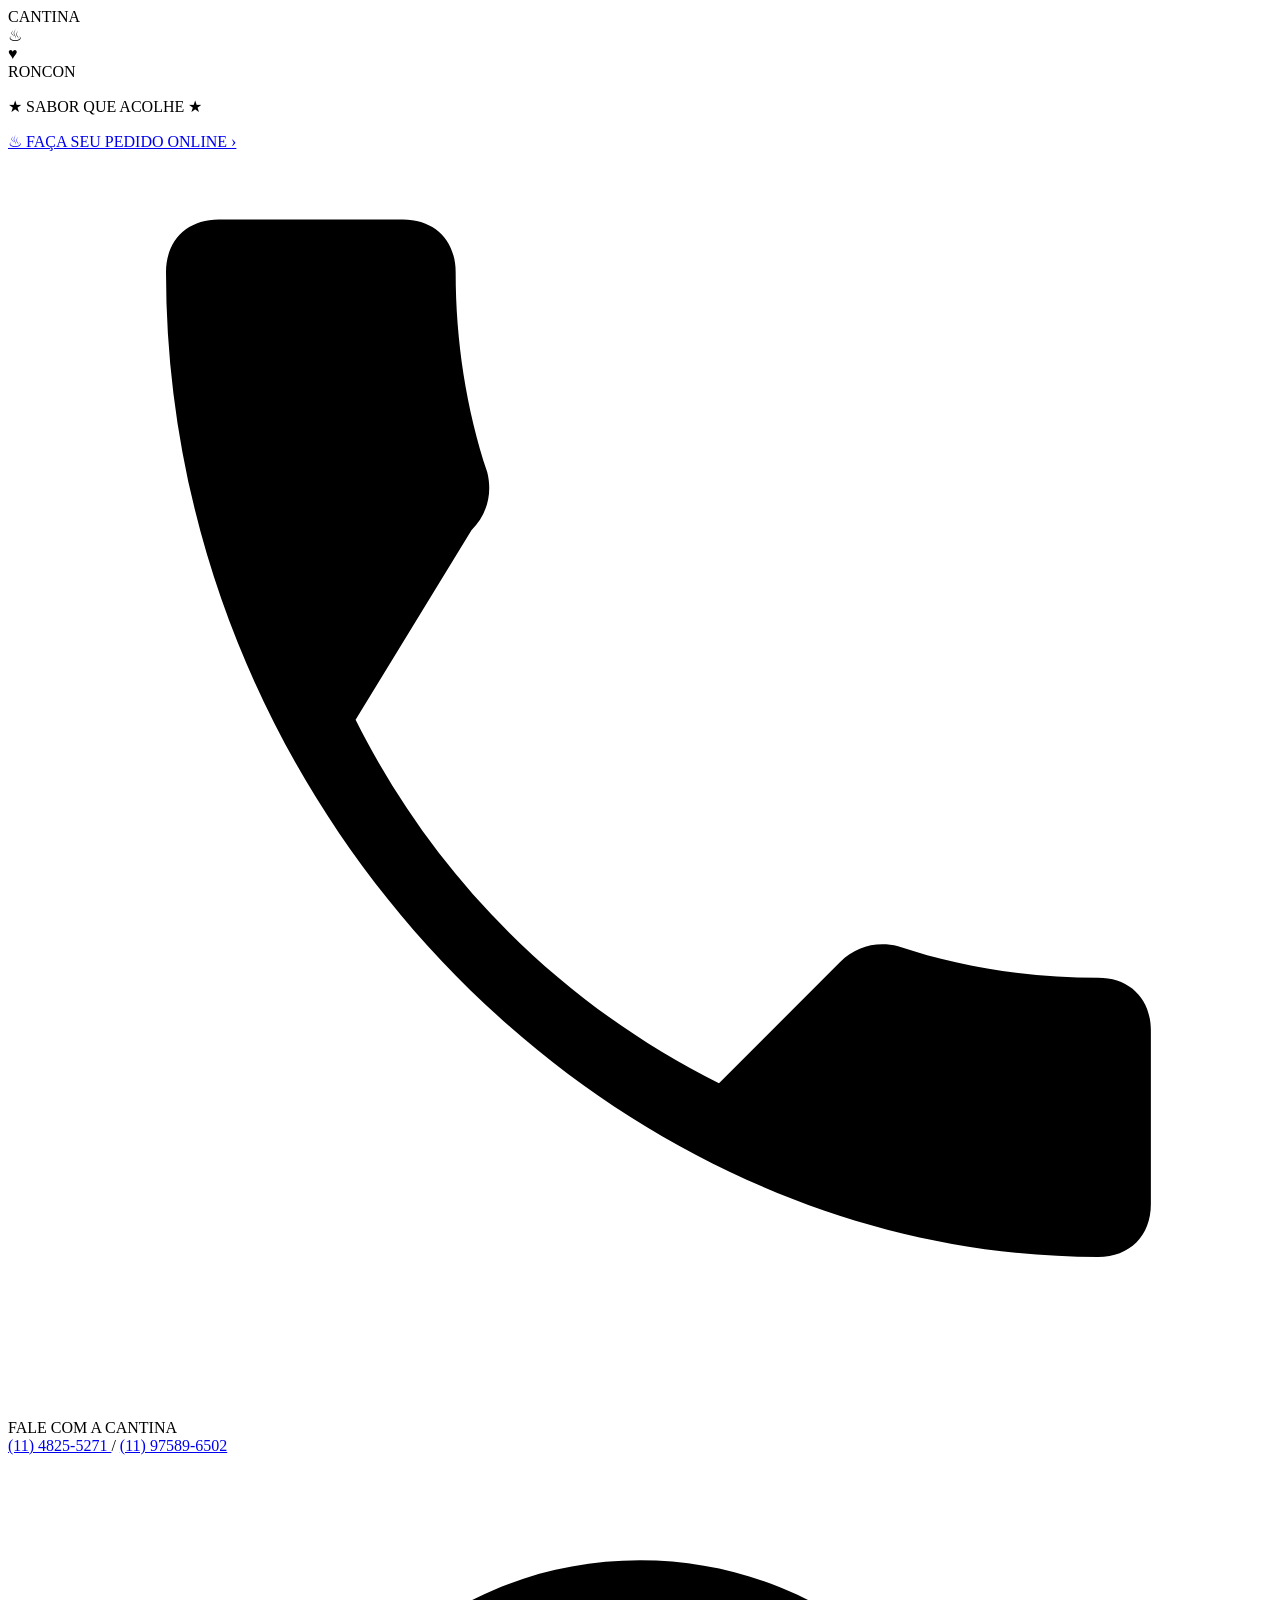
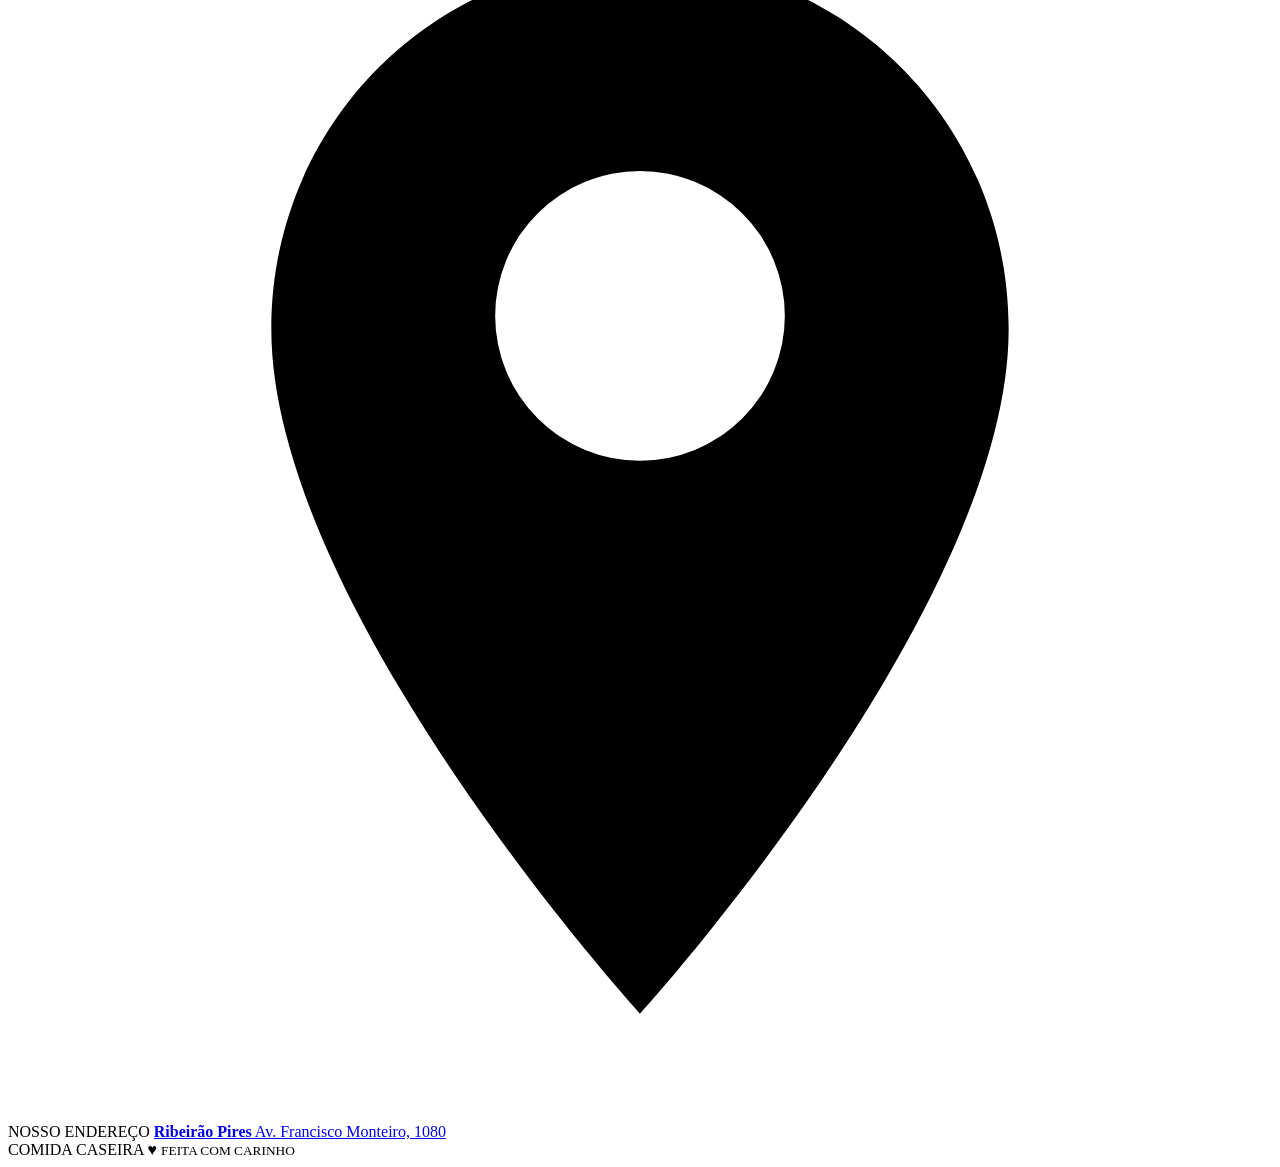
==== Index.html @ dd50a801 "index.html" ====
<!DOCTYPE html>
<html lang="pt-BR">
<head>
  <meta charset="UTF-8">

  <meta
    name="viewport"
    content="width=device-width, initial-scale=1.0"
  >

  <meta
    name="description"
    content="Faça seu pedido online na Cantina Roncon."
  >

  <title>Cantina Roncon | Pedidos Online</title>

  <link rel="stylesheet" href="style.css">
</head>

<body>

  <main class="pagina-inicial">

    <div class="decoracao decoracao-superior-esquerda"></div>
    <div class="decoracao decoracao-superior-direita"></div>

    <section class="conteudo">

      <!-- LOGO -->
      <header class="cabecalho">

        <div class="logo-cantina" aria-label="Cantina Roncon">

          <div class="logo-circulo">

            <span class="logo-nome logo-nome-superior">
              CANTINA
            </span>

            <div class="logo-centro">
              <span class="vapor">♨</span>

              <div class="panela">
                <span class="coracao">♥</span>
              </div>
            </div>

            <span class="logo-nome logo-nome-inferior">
              RONCON
            </span>

          </div>

        </div>

        <p class="slogan">
          <span>★</span>
          SABOR QUE ACOLHE
          <span>★</span>
        </p>

      </header>

      <!-- BOTÃO PRINCIPAL -->
      <section class="area-pedido">

        <a
          href="cardapio.html"
          class="botao-pedido"
          aria-label="Acessar o cardápio e fazer pedido online"
        >
          <span class="icone-prato">♨</span>

          <span class="texto-botao">
            FAÇA SEU PEDIDO ONLINE
          </span>

          <span class="seta-botao">›</span>
        </a>

      </section>

      <!-- CONTATOS -->
      <section class="informacoes">

        <div class="informacao-item">

          <div class="icone-informacao">
            <svg
              viewBox="0 0 24 24"
              aria-hidden="true"
            >
              <path
                d="M6.6 10.8c1.5 3 3.9 5.4 6.9 6.9l2.3-2.3c.3-.3.7-.4 1.1-.3
                1.2.4 2.5.6 3.8.6.6 0 1 .4 1 1V20c0 .6-.4 1-1 1
                C11.4 21 3 12.6 3 2.3c0-.6.4-1 1-1h3.5c.6 0 1 .4 1 1
                0 1.3.2 2.6.6 3.8.1.4 0 .8-.3 1.1L6.6 10.8z"
              />
            </svg>
          </div>

          <div class="informacao-texto">

            <span class="rotulo">
              FALE COM A CANTINA
            </span>

            <div class="telefones">
              <a href="tel:+551148255271">
                (11) 4825-5271
              </a>

              <span>/</span>

              <a href="tel:+5511975896502">
                (11) 97589-6502
              </a>
            </div>

          </div>

        </div>

        <div class="linha-divisoria"></div>

        <div class="informacao-item">

          <div class="icone-informacao">
            <svg
              viewBox="0 0 24 24"
              aria-hidden="true"
            >
              <path
                d="M12 2C8.1 2 5 5.1 5 9c0 5.3 7 13 7 13s7-7.7
                7-13c0-3.9-3.1-7-7-7zm0 9.5A2.5 2.5 0 1 1
                12 6a2.5 2.5 0 0 1 0 5.5z"
              />
            </svg>
          </div>

          <div class="informacao-texto">

            <span class="rotulo">
              NOSSO ENDEREÇO
            </span>

            <a
              class="endereco"
              href="https://www.google.com/maps/search/?api=1&query=Av.+Francisco+Monteiro,+1080,+Ribeirão+Pires,+SP"
              target="_blank"
              rel="noopener noreferrer"
            >
              <strong>Ribeirão Pires</strong>
              <span>Av. Francisco Monteiro, 1080</span>
            </a>

          </div>

        </div>

      </section>

    </section>

    <!-- RODAPÉ -->
    <footer class="rodape">

      <div class="selo">
        <span>COMIDA CASEIRA</span>
        <strong>♥</strong>
        <small>FEITA COM CARINHO</small>
      </div>

    </footer>

  </main>

  <script src="script.js"></script>

</body>
</html>
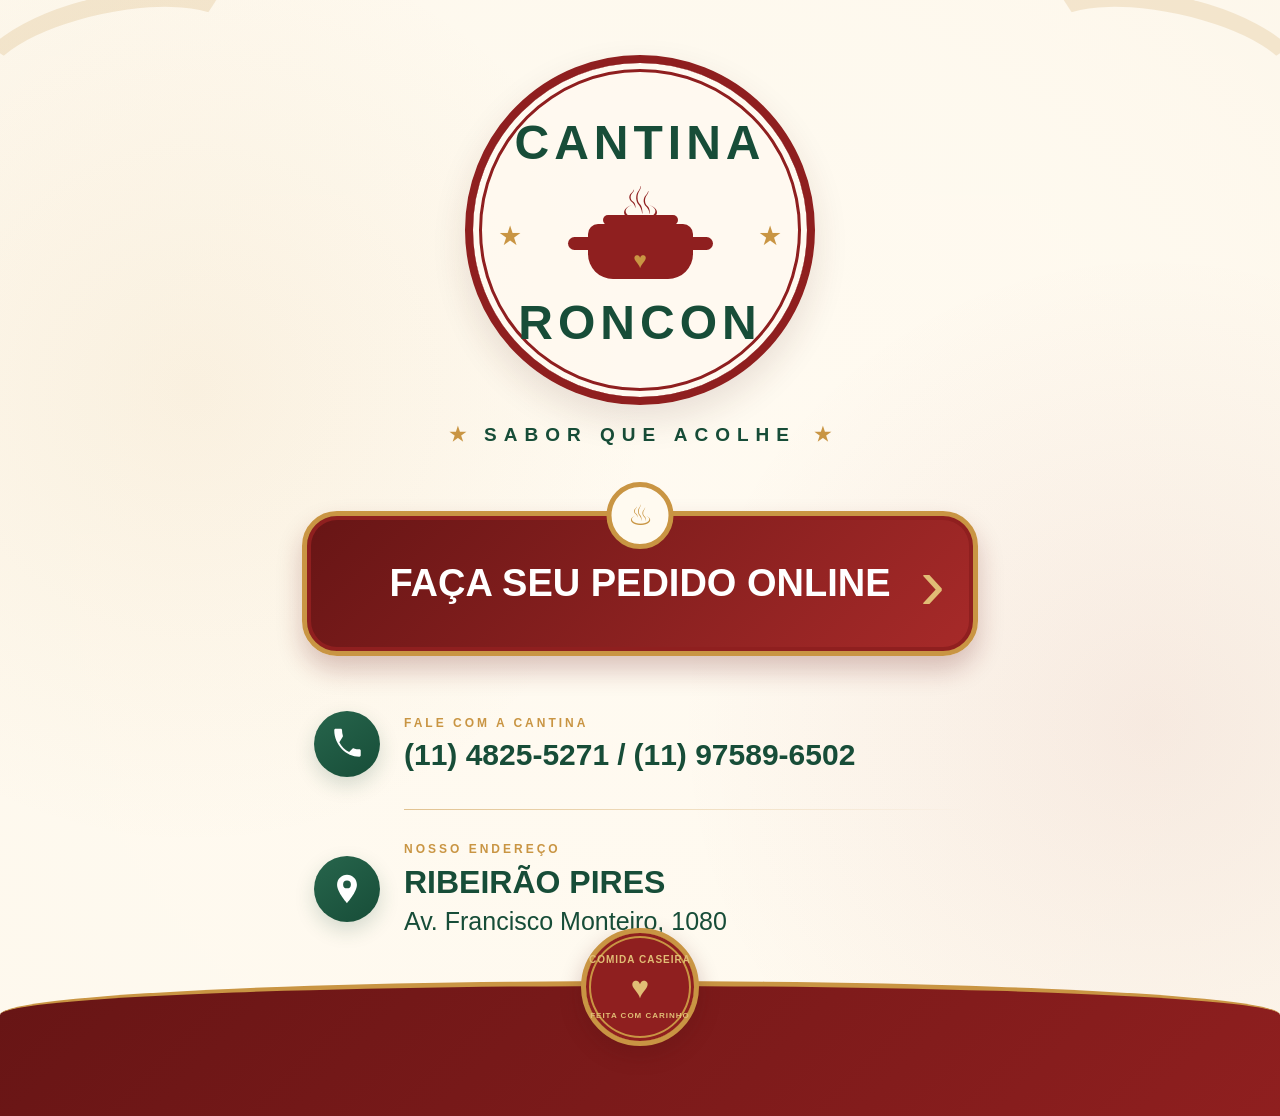
==== commit fa925aee: "index.html" ====
--- a/Index.html
+++ b/Index.html
@@ -81,6 +81,7 @@
 
       </section>
 
+      
       <!-- CONTATOS -->
       <section class="informacoes">
 
@@ -179,4 +180,4 @@
   <script src="script.js"></script>
 
 </body>
-</html>+</html>
--- a/style.css
+++ b/style.css
@@ -0,0 +1,700 @@
+/* =========================================================
+   CONFIGURAÇÕES GERAIS
+========================================================= */
+
+:root {
+  --vermelho: #8f1f1f;
+  --vermelho-escuro: #671515;
+  --vermelho-claro: #a72a29;
+
+  --verde: #174d38;
+  --verde-claro: #27654c;
+
+  --dourado: #c99543;
+  --dourado-claro: #e1bd75;
+
+  --creme: #f8f0df;
+  --creme-claro: #fffaf0;
+
+  --texto: #183f30;
+  --branco: #ffffff;
+}
+
+* {
+  margin: 0;
+  padding: 0;
+  box-sizing: border-box;
+}
+
+html {
+  scroll-behavior: smooth;
+}
+
+body {
+  min-height: 100vh;
+  font-family: Arial, Helvetica, sans-serif;
+  background: var(--creme);
+  color: var(--texto);
+}
+
+a {
+  color: inherit;
+  text-decoration: none;
+}
+
+/* =========================================================
+   PÁGINA
+========================================================= */
+
+.pagina-inicial {
+  position: relative;
+  min-height: 100vh;
+  overflow: hidden;
+
+  display: flex;
+  flex-direction: column;
+
+  background:
+    linear-gradient(
+      rgba(255, 250, 240, 0.91),
+      rgba(255, 250, 240, 0.95)
+    ),
+    radial-gradient(
+      circle at center,
+      #ffffff 0%,
+      var(--creme) 65%,
+      #eadabf 100%
+    );
+}
+
+.pagina-inicial::before {
+  content: "";
+  position: absolute;
+  inset: 0;
+
+  background:
+    radial-gradient(
+      circle at 15% 35%,
+      rgba(201, 149, 67, 0.09),
+      transparent 35%
+    ),
+    radial-gradient(
+      circle at 90% 65%,
+      rgba(143, 31, 31, 0.07),
+      transparent 35%
+    );
+
+  pointer-events: none;
+}
+
+/* =========================================================
+   DECORAÇÕES SUPERIORES
+========================================================= */
+
+.decoracao {
+  position: absolute;
+  top: -55px;
+  width: 310px;
+  height: 190px;
+  opacity: 0.18;
+  pointer-events: none;
+}
+
+.decoracao::before,
+.decoracao::after {
+  content: "";
+  position: absolute;
+  width: 250px;
+  height: 90px;
+
+  border: 17px solid var(--dourado);
+  border-left-color: transparent;
+  border-right-color: transparent;
+  border-bottom-color: transparent;
+
+  border-radius: 50%;
+}
+
+.decoracao::after {
+  top: 55px;
+  left: 30px;
+}
+
+.decoracao-superior-esquerda {
+  left: -65px;
+  transform: rotate(-12deg);
+}
+
+.decoracao-superior-direita {
+  right: -65px;
+  transform: scaleX(-1) rotate(-12deg);
+}
+
+/* =========================================================
+   CONTEÚDO PRINCIPAL
+========================================================= */
+
+.conteudo {
+  position: relative;
+  z-index: 2;
+
+  width: min(100%, 720px);
+  margin: 0 auto;
+  padding: 55px 22px 180px;
+}
+
+/* =========================================================
+   CABEÇALHO E LOGO
+========================================================= */
+
+.cabecalho {
+  display: flex;
+  flex-direction: column;
+  align-items: center;
+}
+
+.logo-cantina {
+  width: clamp(230px, 62vw, 350px);
+  aspect-ratio: 1 / 1;
+
+  display: flex;
+  align-items: center;
+  justify-content: center;
+}
+
+.logo-circulo {
+  position: relative;
+
+  width: 100%;
+  height: 100%;
+
+  border: 8px solid var(--vermelho);
+  border-radius: 50%;
+
+  display: flex;
+  flex-direction: column;
+  align-items: center;
+  justify-content: center;
+
+  background: rgba(255, 250, 240, 0.86);
+
+  box-shadow:
+    0 15px 35px rgba(73, 35, 22, 0.12),
+    inset 0 0 0 6px var(--creme-claro),
+    inset 0 0 0 9px var(--vermelho);
+}
+
+.logo-circulo::before,
+.logo-circulo::after {
+  content: "★";
+  position: absolute;
+  top: 47%;
+
+  color: var(--dourado);
+  font-size: 27px;
+}
+
+.logo-circulo::before {
+  left: 25px;
+}
+
+.logo-circulo::after {
+  right: 25px;
+}
+
+.logo-nome {
+  position: absolute;
+
+  color: var(--verde);
+  font-size: clamp(31px, 8vw, 48px);
+  font-weight: 800;
+  letter-spacing: 5px;
+}
+
+.logo-nome-superior {
+  top: 52px;
+}
+
+.logo-nome-inferior {
+  bottom: 47px;
+}
+
+.logo-centro {
+  display: flex;
+  flex-direction: column;
+  align-items: center;
+}
+
+.vapor {
+  margin-bottom: -5px;
+
+  color: var(--vermelho);
+  font-size: 48px;
+  line-height: 1;
+}
+
+.panela {
+  position: relative;
+
+  width: 105px;
+  height: 55px;
+
+  border-radius: 10px 10px 25px 25px;
+  background: var(--vermelho);
+}
+
+.panela::before {
+  content: "";
+  position: absolute;
+  top: -9px;
+  left: 15px;
+
+  width: 75px;
+  height: 10px;
+
+  border-radius: 20px;
+  background: var(--vermelho);
+}
+
+.panela::after {
+  content: "";
+  position: absolute;
+  top: 13px;
+  left: -20px;
+
+  width: 145px;
+  height: 13px;
+
+  border-radius: 20px;
+  background: var(--vermelho);
+}
+
+.coracao {
+  position: absolute;
+  z-index: 2;
+  left: 50%;
+  top: 23px;
+
+  transform: translateX(-50%);
+
+  color: var(--dourado);
+  font-size: 23px;
+}
+
+.slogan {
+  margin-top: 18px;
+
+  display: flex;
+  align-items: center;
+  gap: 18px;
+
+  color: var(--verde);
+  font-size: clamp(14px, 4vw, 19px);
+  font-weight: 700;
+  letter-spacing: 7px;
+  text-align: center;
+}
+
+.slogan span {
+  color: var(--dourado);
+  letter-spacing: 0;
+}
+
+/* =========================================================
+   BOTÃO DE PEDIDO
+========================================================= */
+
+.area-pedido {
+  margin-top: 65px;
+}
+
+.botao-pedido {
+  position: relative;
+
+  min-height: 145px;
+  padding: 30px 75px;
+
+  display: flex;
+  align-items: center;
+  justify-content: center;
+
+  border: 5px solid var(--dourado);
+  border-radius: 35px;
+
+  background:
+    linear-gradient(
+      135deg,
+      var(--vermelho-escuro),
+      var(--vermelho-claro)
+    );
+
+  color: var(--branco);
+
+  box-shadow:
+    0 14px 26px rgba(103, 21, 21, 0.24),
+    inset 0 0 0 4px var(--vermelho);
+
+  transition:
+    transform 0.25s ease,
+    box-shadow 0.25s ease,
+    filter 0.25s ease;
+}
+
+.botao-pedido:hover {
+  transform: translateY(-4px);
+
+  box-shadow:
+    0 19px 35px rgba(103, 21, 21, 0.32),
+    inset 0 0 0 4px var(--vermelho);
+
+  filter: brightness(1.05);
+}
+
+.botao-pedido:active {
+  transform: scale(0.98);
+}
+
+.texto-botao {
+  font-size: clamp(22px, 5.7vw, 38px);
+  font-weight: 800;
+  text-align: center;
+  line-height: 1.15;
+}
+
+.icone-prato {
+  position: absolute;
+  top: -34px;
+  left: 50%;
+
+  width: 67px;
+  height: 67px;
+
+  transform: translateX(-50%);
+
+  display: flex;
+  align-items: center;
+  justify-content: center;
+
+  border: 5px solid var(--dourado);
+  border-radius: 50%;
+
+  background: var(--creme-claro);
+  color: var(--dourado);
+
+  font-size: 28px;
+}
+
+.seta-botao {
+  position: absolute;
+  right: 28px;
+
+  color: var(--dourado-claro);
+  font-size: 75px;
+  font-weight: 300;
+  line-height: 1;
+}
+
+/* =========================================================
+   INFORMAÇÕES
+========================================================= */
+
+.informacoes {
+  margin-top: 55px;
+  padding: 0 12px;
+}
+
+.informacao-item {
+  display: flex;
+  align-items: center;
+  gap: 24px;
+}
+
+.icone-informacao {
+  flex: 0 0 66px;
+
+  width: 66px;
+  height: 66px;
+
+  display: flex;
+  align-items: center;
+  justify-content: center;
+
+  border-radius: 50%;
+
+  background:
+    linear-gradient(
+      145deg,
+      var(--verde-claro),
+      var(--verde)
+    );
+
+  box-shadow: 0 8px 20px rgba(23, 77, 56, 0.18);
+}
+
+.icone-informacao svg {
+  width: 34px;
+  height: 34px;
+  fill: var(--branco);
+}
+
+.informacao-texto {
+  display: flex;
+  flex-direction: column;
+  gap: 8px;
+}
+
+.rotulo {
+  color: var(--dourado);
+  font-size: 12px;
+  font-weight: 800;
+  letter-spacing: 3px;
+}
+
+.telefones {
+  display: flex;
+  flex-wrap: wrap;
+  gap: 8px;
+
+  color: var(--verde);
+  font-size: clamp(19px, 4.9vw, 30px);
+  font-weight: 800;
+}
+
+.telefones a,
+.endereco {
+  transition: color 0.2s ease;
+}
+
+.telefones a:hover,
+.endereco:hover {
+  color: var(--vermelho);
+}
+
+.endereco {
+  display: flex;
+  flex-direction: column;
+  gap: 6px;
+
+  color: var(--verde);
+}
+
+.endereco strong {
+  font-size: clamp(24px, 5vw, 32px);
+  text-transform: uppercase;
+}
+
+.endereco span {
+  font-size: clamp(18px, 4.3vw, 25px);
+}
+
+.linha-divisoria {
+  width: calc(100% - 90px);
+  height: 1px;
+
+  margin: 32px 0 32px 90px;
+
+  background:
+    linear-gradient(
+      to right,
+      var(--dourado),
+      transparent
+    );
+
+  opacity: 0.55;
+}
+
+/* =========================================================
+   RODAPÉ
+========================================================= */
+
+.rodape {
+  position: absolute;
+  z-index: 3;
+  left: 0;
+  bottom: 0;
+
+  width: 100%;
+  height: 135px;
+
+  display: flex;
+  justify-content: center;
+
+  border-top: 5px solid var(--dourado);
+
+  background:
+    linear-gradient(
+      135deg,
+      var(--vermelho-escuro),
+      var(--vermelho)
+    );
+
+  border-radius: 50% 50% 0 0 / 25% 25% 0 0;
+}
+
+.selo {
+  position: absolute;
+  top: -58px;
+
+  width: 118px;
+  height: 118px;
+
+  border: 5px solid var(--dourado);
+  border-radius: 50%;
+
+  display: flex;
+  flex-direction: column;
+  align-items: center;
+  justify-content: center;
+
+  background: var(--vermelho);
+  color: var(--dourado-claro);
+  text-align: center;
+
+  box-shadow:
+    0 8px 22px rgba(78, 17, 17, 0.24),
+    inset 0 0 0 3px var(--vermelho),
+    inset 0 0 0 5px var(--dourado);
+}
+
+.selo span {
+  font-size: 10px;
+  font-weight: 700;
+  letter-spacing: 1px;
+}
+
+.selo strong {
+  margin: 5px 0;
+  font-size: 31px;
+}
+
+.selo small {
+  font-size: 8px;
+  font-weight: 700;
+  letter-spacing: 1px;
+}
+
+/* =========================================================
+   RESPONSIVIDADE
+========================================================= */
+
+@media (max-width: 600px) {
+
+  .conteudo {
+    padding:
+      45px
+      18px
+      175px;
+  }
+
+  .logo-circulo {
+    border-width: 6px;
+  }
+
+  .logo-nome-superior {
+    top: 42px;
+  }
+
+  .logo-nome-inferior {
+    bottom: 38px;
+  }
+
+  .logo-circulo::before {
+    left: 18px;
+  }
+
+  .logo-circulo::after {
+    right: 18px;
+  }
+
+  .slogan {
+    gap: 8px;
+    letter-spacing: 4px;
+  }
+
+  .area-pedido {
+    margin-top: 58px;
+  }
+
+  .botao-pedido {
+    min-height: 125px;
+    padding:
+      25px
+      55px
+      25px
+      28px;
+
+    border-radius: 27px;
+  }
+
+  .seta-botao {
+    right: 17px;
+    font-size: 58px;
+  }
+
+  .informacoes {
+    margin-top: 45px;
+    padding: 0;
+  }
+
+  .informacao-item {
+    align-items: flex-start;
+    gap: 16px;
+  }
+
+  .icone-informacao {
+    flex-basis: 55px;
+
+    width: 55px;
+    height: 55px;
+  }
+
+  .icone-informacao svg {
+    width: 29px;
+    height: 29px;
+  }
+
+  .linha-divisoria {
+    width: calc(100% - 71px);
+    margin-left: 71px;
+  }
+
+  .telefones {
+    gap: 5px;
+  }
+
+}
+
+@media (max-width: 390px) {
+
+  .logo-circulo::before,
+  .logo-circulo::after {
+    font-size: 21px;
+  }
+
+  .logo-circulo::before {
+    left: 14px;
+  }
+
+  .logo-circulo::after {
+    right: 14px;
+  }
+
+  .panela {
+    transform: scale(0.85);
+  }
+
+  .slogan {
+    font-size: 12px;
+    letter-spacing: 3px;
+  }
+
+  .botao-pedido {
+    padding-left: 20px;
+    padding-right: 48px;
+  }
+
+  .informacao-item {
+    gap: 13px;
+  }
+
+}
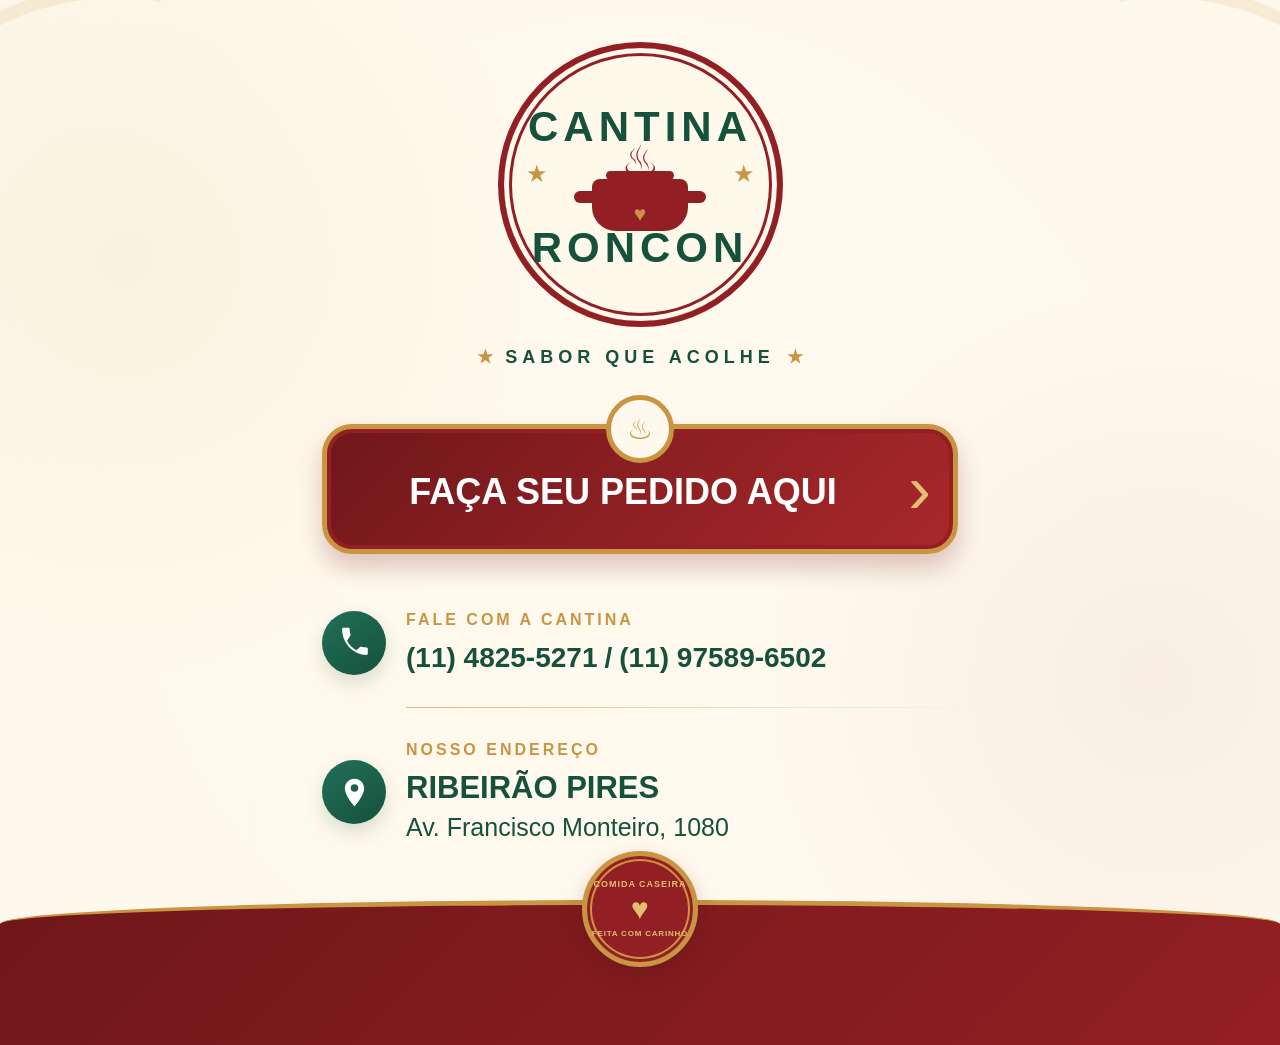
==== commit d279f267: "index.html" ====
--- a/Index.html
+++ b/Index.html
@@ -73,7 +73,7 @@
           <span class="icone-prato">♨</span>
 
           <span class="texto-botao">
-            FAÇA SEU PEDIDO ONLINE
+            FAÇA SEU PEDIDO AQUI
           </span>
 
           <span class="seta-botao">›</span>
--- a/style.css
+++ b/style.css
@@ -1,24 +1,28 @@
 /* =========================================================
-   CONFIGURAÇÕES GERAIS
+   CORES
 ========================================================= */
 
 :root {
-  --vermelho: #8f1f1f;
-  --vermelho-escuro: #671515;
-  --vermelho-claro: #a72a29;
-
-  --verde: #174d38;
-  --verde-claro: #27654c;
-
-  --dourado: #c99543;
-  --dourado-claro: #e1bd75;
-
-  --creme: #f8f0df;
-  --creme-claro: #fffaf0;
-
-  --texto: #183f30;
+  --vermelho: #921f23;
+  --vermelho-escuro: #70171a;
+  --vermelho-claro: #a9282b;
+
+  --verde: #16513c;
+  --verde-claro: #217058;
+
+  --dourado: #c99542;
+  --dourado-claro: #e4bd73;
+
+  --creme: #fff9ed;
+  --creme-escuro: #f5ead4;
+
   --branco: #ffffff;
-}
+  --texto: #16513c;
+}
+
+/* =========================================================
+   RESET
+========================================================= */
 
 * {
   margin: 0;
@@ -32,6 +36,8 @@
 
 body {
   min-height: 100vh;
+  overflow-x: hidden;
+
   font-family: Arial, Helvetica, sans-serif;
   background: var(--creme);
   color: var(--texto);
@@ -43,45 +49,49 @@
 }
 
 /* =========================================================
-   PÁGINA
+   PÁGINA PRINCIPAL
 ========================================================= */
 
 .pagina-inicial {
   position: relative;
+
+  width: 100%;
   min-height: 100vh;
+
+  display: flex;
+  flex-direction: column;
+
   overflow: hidden;
-
-  display: flex;
-  flex-direction: column;
 
   background:
     linear-gradient(
-      rgba(255, 250, 240, 0.91),
-      rgba(255, 250, 240, 0.95)
+      rgba(255, 249, 237, 0.94),
+      rgba(255, 249, 237, 0.97)
     ),
     radial-gradient(
       circle at center,
       #ffffff 0%,
       var(--creme) 65%,
-      #eadabf 100%
+      var(--creme-escuro) 100%
     );
 }
 
 .pagina-inicial::before {
   content: "";
+
   position: absolute;
   inset: 0;
 
   background:
     radial-gradient(
-      circle at 15% 35%,
-      rgba(201, 149, 67, 0.09),
-      transparent 35%
+      circle at 10% 25%,
+      rgba(201, 149, 66, 0.08),
+      transparent 30%
     ),
     radial-gradient(
       circle at 90% 65%,
-      rgba(143, 31, 31, 0.07),
-      transparent 35%
+      rgba(146, 31, 35, 0.05),
+      transparent 30%
     );
 
   pointer-events: none;
@@ -93,21 +103,25 @@
 
 .decoracao {
   position: absolute;
-  top: -55px;
-  width: 310px;
-  height: 190px;
-  opacity: 0.18;
+  top: -50px;
+
+  width: 240px;
+  height: 150px;
+
+  opacity: 0.12;
   pointer-events: none;
 }
 
 .decoracao::before,
 .decoracao::after {
   content: "";
-  position: absolute;
-  width: 250px;
-  height: 90px;
-
-  border: 17px solid var(--dourado);
+
+  position: absolute;
+
+  width: 205px;
+  height: 70px;
+
+  border: 13px solid var(--dourado);
   border-left-color: transparent;
   border-right-color: transparent;
   border-bottom-color: transparent;
@@ -116,35 +130,37 @@
 }
 
 .decoracao::after {
-  top: 55px;
-  left: 30px;
+  top: 42px;
+  left: 25px;
 }
 
 .decoracao-superior-esquerda {
   left: -65px;
-  transform: rotate(-12deg);
+  transform: rotate(-10deg);
 }
 
 .decoracao-superior-direita {
   right: -65px;
-  transform: scaleX(-1) rotate(-12deg);
-}
-
-/* =========================================================
-   CONTEÚDO PRINCIPAL
+  transform: scaleX(-1) rotate(-10deg);
+}
+
+/* =========================================================
+   CONTEÚDO
 ========================================================= */
 
 .conteudo {
   position: relative;
   z-index: 2;
 
-  width: min(100%, 720px);
+  width: 100%;
+  max-width: 680px;
+
   margin: 0 auto;
-  padding: 55px 22px 180px;
-}
-
-/* =========================================================
-   CABEÇALHO E LOGO
+  padding: 42px 22px 55px;
+}
+
+/* =========================================================
+   CABEÇALHO
 ========================================================= */
 
 .cabecalho {
@@ -154,7 +170,9 @@
 }
 
 .logo-cantina {
-  width: clamp(230px, 62vw, 350px);
+  width: 285px;
+  max-width: 78vw;
+
   aspect-ratio: 1 / 1;
 
   display: flex;
@@ -168,158 +186,197 @@
   width: 100%;
   height: 100%;
 
-  border: 8px solid var(--vermelho);
+  display: flex;
+  align-items: center;
+  justify-content: center;
+
+  border: 6px solid var(--vermelho);
   border-radius: 50%;
 
-  display: flex;
-  flex-direction: column;
-  align-items: center;
-  justify-content: center;
-
-  background: rgba(255, 250, 240, 0.86);
+  background: rgba(255, 249, 237, 0.95);
 
   box-shadow:
-    0 15px 35px rgba(73, 35, 22, 0.12),
-    inset 0 0 0 6px var(--creme-claro),
-    inset 0 0 0 9px var(--vermelho);
+    inset 0 0 0 5px var(--creme),
+    inset 0 0 0 8px var(--vermelho);
+}
+
+/* =========================================================
+   TEXTO DA LOGO
+========================================================= */
+
+.logo-nome {
+  position: absolute;
+
+  width: 100%;
+
+  color: var(--verde);
+
+  font-size: clamp(30px, 8vw, 42px);
+  font-weight: 800;
+  line-height: 1;
+  letter-spacing: 5px;
+  text-align: center;
+}
+
+.logo-nome-superior {
+  top: 58px;
+}
+
+.logo-nome-inferior {
+  bottom: 52px;
 }
 
 .logo-circulo::before,
 .logo-circulo::after {
   content: "★";
-  position: absolute;
-  top: 47%;
+
+  position: absolute;
+  top: 46%;
+
+  transform: translateY(-50%);
 
   color: var(--dourado);
-  font-size: 27px;
+  font-size: 24px;
 }
 
 .logo-circulo::before {
-  left: 25px;
+  left: 22px;
 }
 
 .logo-circulo::after {
-  right: 25px;
-}
-
-.logo-nome {
-  position: absolute;
-
-  color: var(--verde);
-  font-size: clamp(31px, 8vw, 48px);
-  font-weight: 800;
-  letter-spacing: 5px;
-}
-
-.logo-nome-superior {
-  top: 52px;
-}
-
-.logo-nome-inferior {
-  bottom: 47px;
-}
+  right: 22px;
+}
+
+/* =========================================================
+   PANELA
+========================================================= */
 
 .logo-centro {
+  position: relative;
+
   display: flex;
   flex-direction: column;
   align-items: center;
+
+  margin-top: 2px;
 }
 
 .vapor {
-  margin-bottom: -5px;
+  position: relative;
+  z-index: 3;
+
+  margin-bottom: -4px;
 
   color: var(--vermelho);
-  font-size: 48px;
+  font-size: 43px;
   line-height: 1;
 }
 
 .panela {
   position: relative;
 
-  width: 105px;
-  height: 55px;
-
-  border-radius: 10px 10px 25px 25px;
+  width: 96px;
+  height: 52px;
+
+  border-radius: 8px 8px 24px 24px;
+
   background: var(--vermelho);
 }
 
 .panela::before {
   content: "";
-  position: absolute;
-  top: -9px;
-  left: 15px;
-
-  width: 75px;
-  height: 10px;
+
+  position: absolute;
+  top: -8px;
+  left: 14px;
+
+  width: 68px;
+  height: 9px;
 
   border-radius: 20px;
+
   background: var(--vermelho);
 }
 
 .panela::after {
   content: "";
-  position: absolute;
-  top: 13px;
-  left: -20px;
-
-  width: 145px;
-  height: 13px;
+
+  position: absolute;
+  top: 12px;
+  left: -18px;
+
+  width: 132px;
+  height: 12px;
 
   border-radius: 20px;
+
   background: var(--vermelho);
 }
 
 .coracao {
   position: absolute;
-  z-index: 2;
+  z-index: 4;
+
+  top: 23px;
   left: 50%;
-  top: 23px;
 
   transform: translateX(-50%);
 
   color: var(--dourado);
-  font-size: 23px;
-}
+  font-size: 21px;
+}
+
+/* =========================================================
+   SLOGAN
+========================================================= */
 
 .slogan {
   margin-top: 18px;
 
   display: flex;
   align-items: center;
-  gap: 18px;
+  justify-content: center;
+  gap: 12px;
 
   color: var(--verde);
-  font-size: clamp(14px, 4vw, 19px);
+
+  font-size: clamp(13px, 3.5vw, 18px);
   font-weight: 700;
-  letter-spacing: 7px;
+  line-height: 1.4;
+  letter-spacing: 5px;
   text-align: center;
 }
 
 .slogan span {
+  flex-shrink: 0;
+
   color: var(--dourado);
   letter-spacing: 0;
 }
 
 /* =========================================================
-   BOTÃO DE PEDIDO
+   BOTÃO PRINCIPAL
 ========================================================= */
 
 .area-pedido {
-  margin-top: 65px;
+  width: 100%;
+  margin-top: 54px;
 }
 
 .botao-pedido {
   position: relative;
 
-  min-height: 145px;
-  padding: 30px 75px;
+  width: 100%;
+  min-height: 130px;
+
+  padding: 36px 62px 30px 28px;
 
   display: flex;
   align-items: center;
   justify-content: center;
 
   border: 5px solid var(--dourado);
-  border-radius: 35px;
+  border-radius: 30px;
 
   background:
     linear-gradient(
@@ -331,22 +388,16 @@
   color: var(--branco);
 
   box-shadow:
-    0 14px 26px rgba(103, 21, 21, 0.24),
+    0 14px 25px rgba(112, 23, 26, 0.23),
     inset 0 0 0 4px var(--vermelho);
 
   transition:
-    transform 0.25s ease,
-    box-shadow 0.25s ease,
-    filter 0.25s ease;
+    transform 0.2s ease,
+    filter 0.2s ease;
 }
 
 .botao-pedido:hover {
-  transform: translateY(-4px);
-
-  box-shadow:
-    0 19px 35px rgba(103, 21, 21, 0.32),
-    inset 0 0 0 4px var(--vermelho);
-
+  transform: translateY(-3px);
   filter: brightness(1.05);
 }
 
@@ -355,10 +406,12 @@
 }
 
 .texto-botao {
-  font-size: clamp(22px, 5.7vw, 38px);
+  width: 100%;
+
+  font-size: clamp(24px, 6vw, 36px);
   font-weight: 800;
+  line-height: 1.12;
   text-align: center;
-  line-height: 1.15;
 }
 
 .icone-prato {
@@ -366,8 +419,8 @@
   top: -34px;
   left: 50%;
 
-  width: 67px;
-  height: 67px;
+  width: 68px;
+  height: 68px;
 
   transform: translateX(-50%);
 
@@ -378,18 +431,22 @@
   border: 5px solid var(--dourado);
   border-radius: 50%;
 
-  background: var(--creme-claro);
+  background: var(--creme);
   color: var(--dourado);
 
-  font-size: 28px;
+  font-size: 29px;
 }
 
 .seta-botao {
   position: absolute;
-  right: 28px;
+  right: 22px;
+  top: 50%;
+
+  transform: translateY(-50%);
 
   color: var(--dourado-claro);
-  font-size: 75px;
+
+  font-size: 68px;
   font-weight: 300;
   line-height: 1;
 }
@@ -399,21 +456,22 @@
 ========================================================= */
 
 .informacoes {
+  width: 100%;
   margin-top: 55px;
-  padding: 0 12px;
 }
 
 .informacao-item {
-  display: flex;
-  align-items: center;
-  gap: 24px;
+  width: 100%;
+
+  display: grid;
+  grid-template-columns: 64px minmax(0, 1fr);
+  align-items: center;
+  gap: 20px;
 }
 
 .icone-informacao {
-  flex: 0 0 66px;
-
-  width: 66px;
-  height: 66px;
+  width: 64px;
+  height: 64px;
 
   display: flex;
   align-items: center;
@@ -428,41 +486,49 @@
       var(--verde)
     );
 
-  box-shadow: 0 8px 20px rgba(23, 77, 56, 0.18);
+  box-shadow: 0 8px 18px rgba(22, 81, 60, 0.17);
 }
 
 .icone-informacao svg {
-  width: 34px;
-  height: 34px;
+  width: 33px;
+  height: 33px;
+
   fill: var(--branco);
 }
 
 .informacao-texto {
+  min-width: 0;
+
   display: flex;
   flex-direction: column;
-  gap: 8px;
+  gap: 7px;
 }
 
 .rotulo {
   color: var(--dourado);
-  font-size: 12px;
+
+  font-size: clamp(12px, 3vw, 16px);
   font-weight: 800;
+  line-height: 1.4;
   letter-spacing: 3px;
 }
 
 .telefones {
   display: flex;
   flex-wrap: wrap;
-  gap: 8px;
+  align-items: center;
+  column-gap: 7px;
+  row-gap: 3px;
 
   color: var(--verde);
-  font-size: clamp(19px, 4.9vw, 30px);
+
+  font-size: clamp(20px, 5vw, 28px);
   font-weight: 800;
-}
-
-.telefones a,
-.endereco {
-  transition: color 0.2s ease;
+  line-height: 1.35;
+}
+
+.telefones a {
+  white-space: nowrap;
 }
 
 .telefones a:hover,
@@ -471,36 +537,40 @@
 }
 
 .endereco {
+  min-width: 0;
+
   display: flex;
   flex-direction: column;
-  gap: 6px;
+  gap: 5px;
 
   color: var(--verde);
 }
 
 .endereco strong {
-  font-size: clamp(24px, 5vw, 32px);
+  font-size: clamp(23px, 5.5vw, 31px);
+  line-height: 1.2;
   text-transform: uppercase;
 }
 
 .endereco span {
-  font-size: clamp(18px, 4.3vw, 25px);
+  font-size: clamp(18px, 4.5vw, 25px);
+  line-height: 1.35;
 }
 
 .linha-divisoria {
-  width: calc(100% - 90px);
+  width: calc(100% - 84px);
   height: 1px;
 
-  margin: 32px 0 32px 90px;
+  margin: 31px 0 31px 84px;
 
   background:
     linear-gradient(
       to right,
       var(--dourado),
-      transparent
+      rgba(201, 149, 66, 0.05)
     );
 
-  opacity: 0.55;
+  opacity: 0.65;
 }
 
 /* =========================================================
@@ -508,18 +578,21 @@
 ========================================================= */
 
 .rodape {
-  position: absolute;
+  position: relative;
   z-index: 3;
-  left: 0;
-  bottom: 0;
-
-  width: 100%;
-  height: 135px;
+
+  flex-shrink: 0;
+
+  width: 100%;
+  min-height: 145px;
+
+  margin-top: auto;
 
   display: flex;
   justify-content: center;
 
   border-top: 5px solid var(--dourado);
+  border-radius: 50% 50% 0 0 / 24px 24px 0 0;
 
   background:
     linear-gradient(
@@ -527,75 +600,80 @@
       var(--vermelho-escuro),
       var(--vermelho)
     );
-
-  border-radius: 50% 50% 0 0 / 25% 25% 0 0;
 }
 
 .selo {
-  position: absolute;
-  top: -58px;
-
-  width: 118px;
-  height: 118px;
+  position: relative;
+
+  width: 116px;
+  height: 116px;
+
+  margin-top: -54px;
+
+  display: flex;
+  flex-direction: column;
+  align-items: center;
+  justify-content: center;
 
   border: 5px solid var(--dourado);
   border-radius: 50%;
 
-  display: flex;
-  flex-direction: column;
-  align-items: center;
-  justify-content: center;
-
   background: var(--vermelho);
   color: var(--dourado-claro);
+
   text-align: center;
 
   box-shadow:
-    0 8px 22px rgba(78, 17, 17, 0.24),
+    0 8px 20px rgba(78, 17, 17, 0.22),
     inset 0 0 0 3px var(--vermelho),
     inset 0 0 0 5px var(--dourado);
 }
 
 .selo span {
-  font-size: 10px;
+  font-size: 9px;
   font-weight: 700;
   letter-spacing: 1px;
 }
 
 .selo strong {
   margin: 5px 0;
-  font-size: 31px;
+
+  font-size: 30px;
+  line-height: 1;
 }
 
 .selo small {
   font-size: 8px;
   font-weight: 700;
-  letter-spacing: 1px;
-}
-
-/* =========================================================
-   RESPONSIVIDADE
+  letter-spacing: 0.8px;
+}
+
+/* =========================================================
+   CELULARES
 ========================================================= */
 
 @media (max-width: 600px) {
 
   .conteudo {
-    padding:
-      45px
-      18px
-      175px;
-  }
-
-  .logo-circulo {
-    border-width: 6px;
+    padding: 32px 18px 70px;
+  }
+
+  .logo-cantina {
+    width: 260px;
+    max-width: 76vw;
+  }
+
+  .logo-nome {
+    font-size: clamp(27px, 8vw, 37px);
+    letter-spacing: 4px;
   }
 
   .logo-nome-superior {
-    top: 42px;
+    top: 52px;
   }
 
   .logo-nome-inferior {
-    bottom: 38px;
+    bottom: 47px;
   }
 
   .logo-circulo::before {
@@ -612,40 +690,42 @@
   }
 
   .area-pedido {
-    margin-top: 58px;
+    margin-top: 49px;
   }
 
   .botao-pedido {
-    min-height: 125px;
+    min-height: 120px;
+
     padding:
-      25px
-      55px
-      25px
-      28px;
+      34px
+      53px
+      27px
+      20px;
 
     border-radius: 27px;
   }
 
+  .texto-botao {
+    font-size: clamp(22px, 6.5vw, 31px);
+  }
+
   .seta-botao {
-    right: 17px;
-    font-size: 58px;
+    right: 16px;
+    font-size: 59px;
   }
 
   .informacoes {
-    margin-top: 45px;
-    padding: 0;
+    margin-top: 48px;
   }
 
   .informacao-item {
-    align-items: flex-start;
+    grid-template-columns: 58px minmax(0, 1fr);
     gap: 16px;
   }
 
   .icone-informacao {
-    flex-basis: 55px;
-
-    width: 55px;
-    height: 55px;
+    width: 58px;
+    height: 58px;
   }
 
   .icone-informacao svg {
@@ -654,21 +734,58 @@
   }
 
   .linha-divisoria {
-    width: calc(100% - 71px);
-    margin-left: 71px;
-  }
-
-  .telefones {
-    gap: 5px;
-  }
-
-}
-
-@media (max-width: 390px) {
+    width: calc(100% - 74px);
+    margin-left: 74px;
+  }
+
+  .rodape {
+    min-height: 125px;
+  }
+
+  .selo {
+    width: 108px;
+    height: 108px;
+
+    margin-top: -48px;
+  }
+
+}
+
+/* =========================================================
+   CELULARES PEQUENOS
+========================================================= */
+
+@media (max-width: 380px) {
+
+  .conteudo {
+    padding-left: 14px;
+    padding-right: 14px;
+  }
+
+  .logo-cantina {
+    width: 235px;
+  }
+
+  .logo-nome {
+    font-size: 27px;
+    letter-spacing: 3px;
+  }
+
+  .logo-nome-superior {
+    top: 47px;
+  }
+
+  .logo-nome-inferior {
+    bottom: 43px;
+  }
+
+  .logo-centro {
+    transform: scale(0.88);
+  }
 
   .logo-circulo::before,
   .logo-circulo::after {
-    font-size: 21px;
+    font-size: 19px;
   }
 
   .logo-circulo::before {
@@ -677,10 +794,6 @@
 
   .logo-circulo::after {
     right: 14px;
-  }
-
-  .panela {
-    transform: scale(0.85);
   }
 
   .slogan {
@@ -689,12 +802,27 @@
   }
 
   .botao-pedido {
-    padding-left: 20px;
-    padding-right: 48px;
+    padding-left: 16px;
+    padding-right: 46px;
   }
 
   .informacao-item {
+    grid-template-columns: 52px minmax(0, 1fr);
     gap: 13px;
   }
 
+  .icone-informacao {
+    width: 52px;
+    height: 52px;
+  }
+
+  .linha-divisoria {
+    width: calc(100% - 65px);
+    margin-left: 65px;
+  }
+
+  .rotulo {
+    letter-spacing: 2px;
+  }
+
 }
